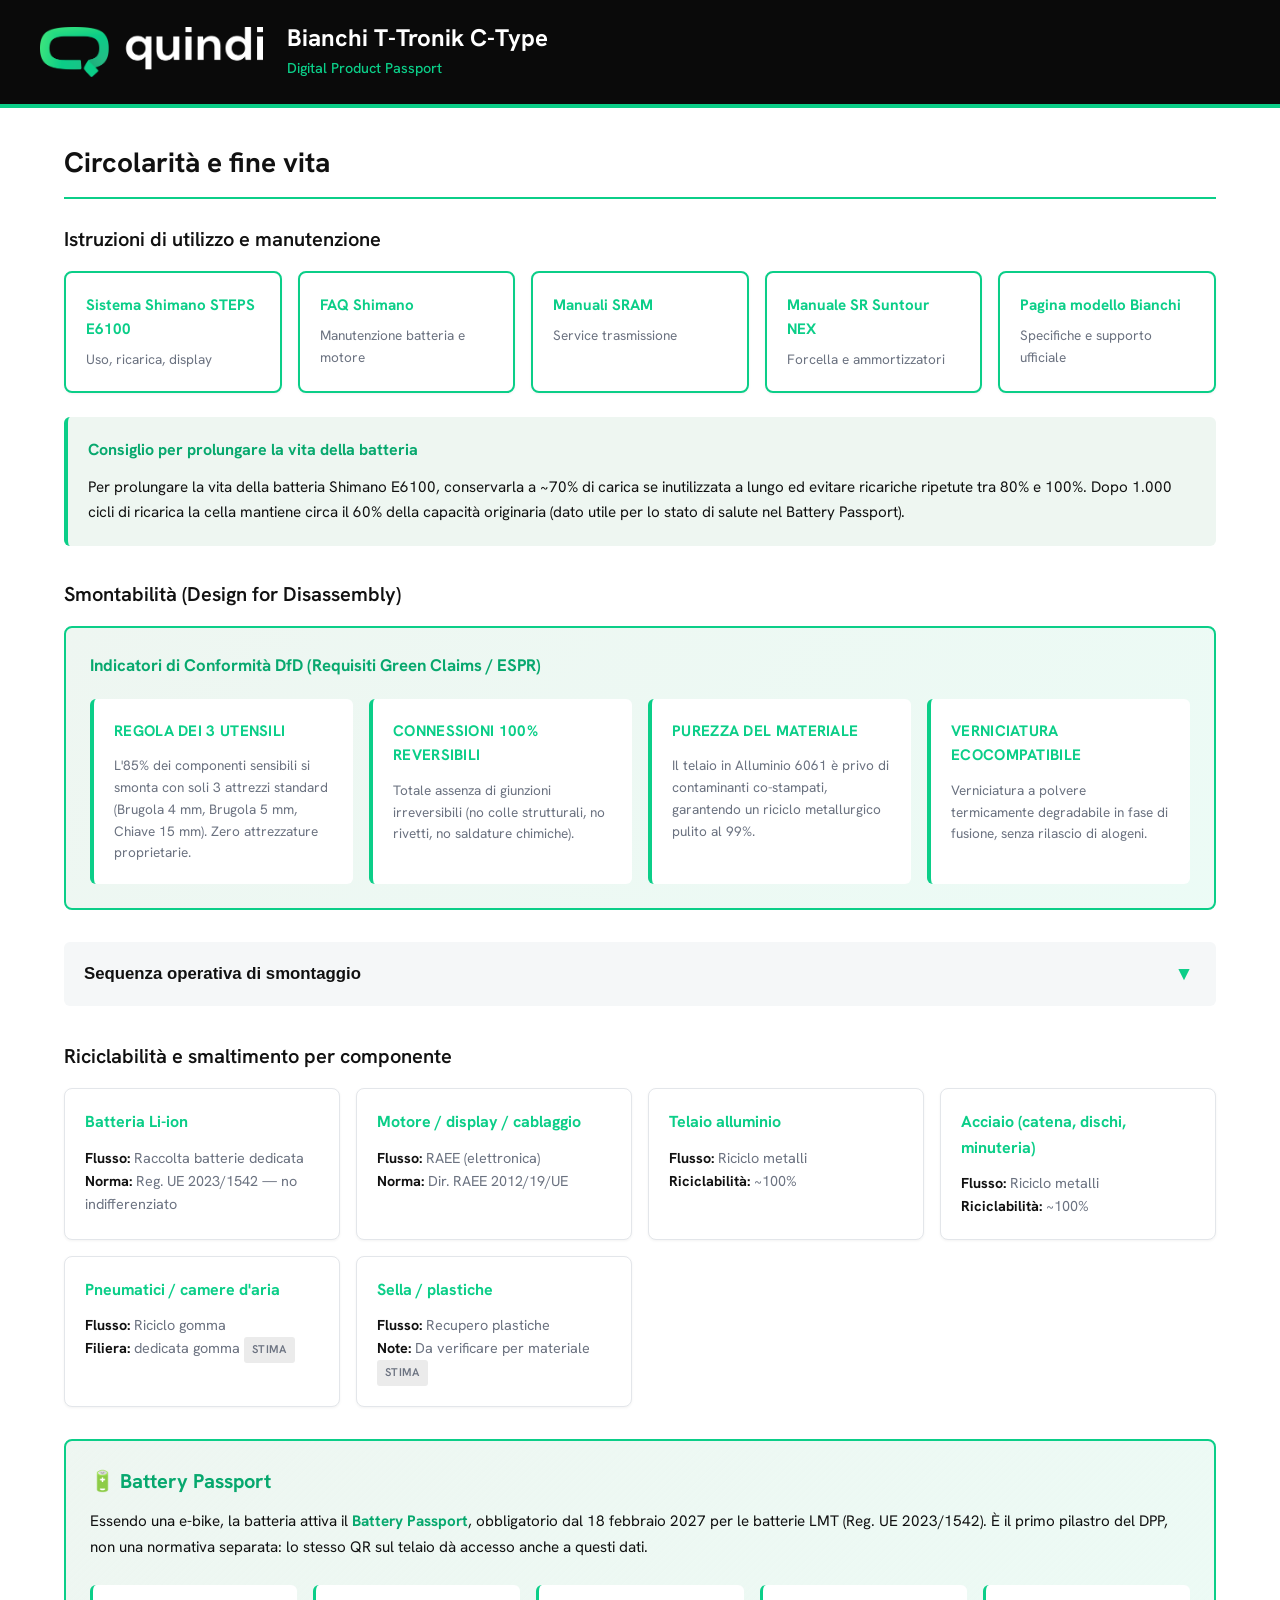
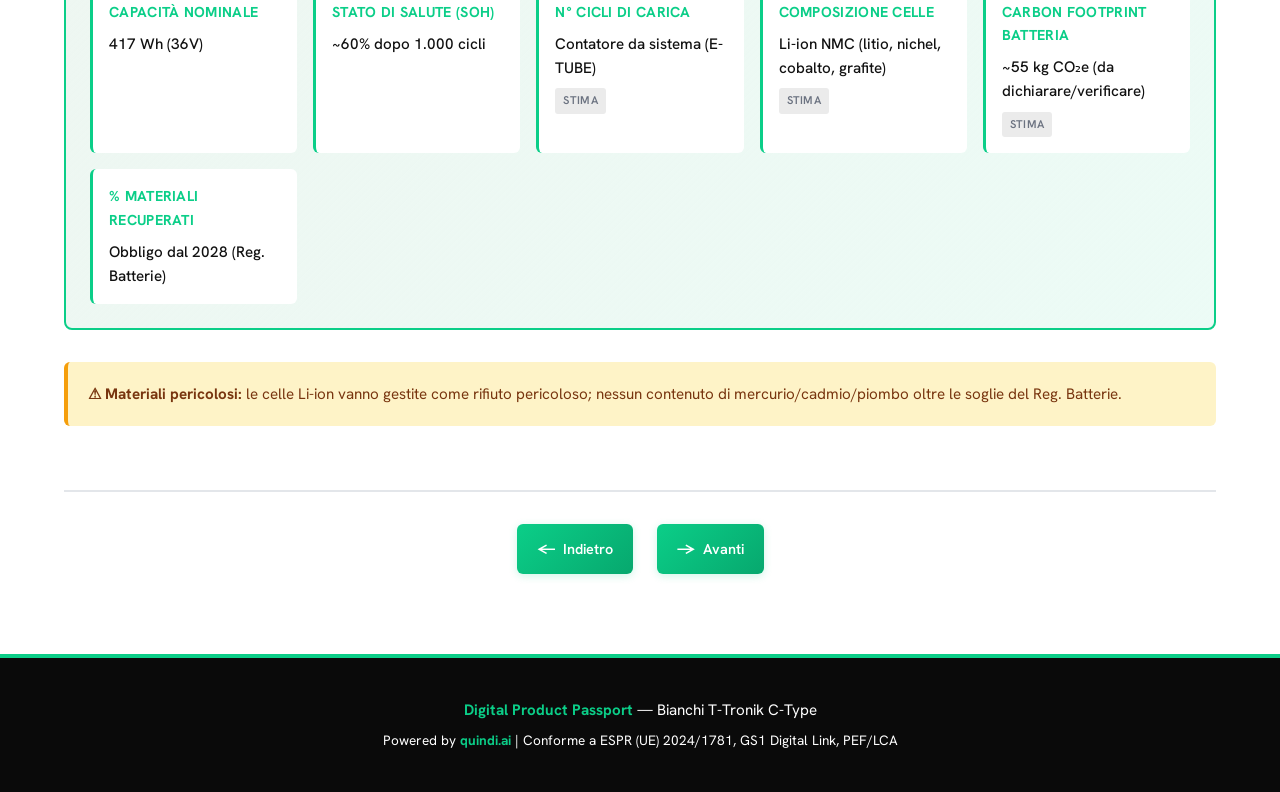
==== circolarita.html @ 5976e93c "Multi-page refactor: Convert single-page DPP to modular structure with 5 content pages and collapsib" ====
<!DOCTYPE html>
<html lang="it">
<head>
  <meta charset="UTF-8">
  <meta name="viewport" content="width=device-width, initial-scale=1.0">
  <title>Circolarità e fine vita — Digital Product Passport</title>
  <link rel="stylesheet" href="style.css">
  <link rel="icon" href="assets/quindi-mark.png" type="image/png">
</head>
<body>

<!-- HEADER -->
<header class="header">
  <div class="header-container">
    <img src="assets/quindi-logo-white.png" alt="quindi" class="logo">
    <div class="header-text">
      <h1>Bianchi T-Tronik C-Type</h1>
      <p class="tagline">Digital Product Passport</p>
    </div>
    <button class="menu-hamburger" id="menu-toggle" aria-label="Toggle menu">
      <span></span>
      <span></span>
      <span></span>
    </button>
  </div>

  <nav class="menu-items" id="menu-items">
    <a href="home.html">Home</a>
    <a href="identificazione.html">Identificazione e anagrafica</a>
    <a href="sostenibilita.html">Sostenibilità e impatto ambientale</a>
    <a href="circolarita.html">Circolarità e fine vita</a>
    <a href="governance.html">Governance e standard</a>
  </nav>
</header>

<main class="container">
  <!-- SEZIONE 3: CIRCOLARITÀ E FINE VITA -->
  <section id="circolarita" class="section">
    <h2>Circolarità e fine vita</h2>

    <div class="subsection">
      <h3>Istruzioni di utilizzo e manutenzione</h3>
      <div class="links-grid">
        <a href="https://www.shimano-steps.com/e-bikes/europe/en/product-information/city-trekking/e6100" target="_blank" class="link-button">
          <span class="link-title">Sistema Shimano STEPS E6100</span>
          <span class="link-desc">Uso, ricarica, display</span>
        </a>
        <a href="https://bike.shimano.com/support-and-service/faq/STP0A.html" target="_blank" class="link-button">
          <span class="link-title">FAQ Shimano</span>
          <span class="link-desc">Manutenzione batteria e motore</span>
        </a>
        <a href="https://www.sram.com/en/service/manuals--documents" target="_blank" class="link-button">
          <span class="link-title">Manuali SRAM</span>
          <span class="link-desc">Service trasmissione</span>
        </a>
        <a href="https://www.srsuntour.com/support/product-support/owners-manuals/" target="_blank" class="link-button">
          <span class="link-title">Manuale SR Suntour NEX</span>
          <span class="link-desc">Forcella e ammortizzatori</span>
        </a>
        <a href="https://www.bianchi.com/it/t-tronik-c-type/" target="_blank" class="link-button">
          <span class="link-title">Pagina modello Bianchi</span>
          <span class="link-desc">Specifiche e supporto ufficiale</span>
        </a>
      </div>

      <div class="usage-tip">
        <h4>Consiglio per prolungare la vita della batteria</h4>
        <p>Per prolungare la vita della batteria Shimano E6100, conservarla a ~70% di carica se inutilizzata a lungo ed evitare ricariche ripetute tra 80% e 100%. Dopo 1.000 cicli di ricarica la cella mantiene circa il 60% della capacità originaria (dato utile per lo stato di salute nel Battery Passport).</p>
      </div>
    </div>

    <div class="subsection">
      <h3>Smontabilità (Design for Disassembly)</h3>

      <!-- Indicatori di Conformità DfD -->
      <div class="dfd-compliance">
        <h4>Indicatori di Conformità DfD (Requisiti Green Claims / ESPR)</h4>

        <div class="compliance-items">
          <div class="compliance-item">
            <h5>Regola dei 3 Utensili</h5>
            <p>L'85% dei componenti sensibili si smonta con soli 3 attrezzi standard (Brugola 4 mm, Brugola 5 mm, Chiave 15 mm). Zero attrezzature proprietarie.</p>
          </div>

          <div class="compliance-item">
            <h5>Connessioni 100% Reversibili</h5>
            <p>Totale assenza di giunzioni irreversibili (no colle strutturali, no rivetti, no saldature chimiche).</p>
          </div>

          <div class="compliance-item">
            <h5>Purezza del Materiale</h5>
            <p>Il telaio in Alluminio 6061 è privo di contaminanti co-stampati, garantendo un riciclo metallurgico pulito al 99%.</p>
          </div>

          <div class="compliance-item">
            <h5>Verniciatura Ecocompatibile</h5>
            <p>Verniciatura a polvere termicamente degradabile in fase di fusione, senza rilascio di alogeni.</p>
          </div>
        </div>
      </div>

      <!-- Sequenza operativa di smontaggio -->
      <div class="collapsible-section" style="margin-top: 2rem;">
        <button class="collapsible-header" onclick="toggleCollapsible(this)">
          <span class="collapsible-title">
            <span style="font-size: 1.05rem; font-weight: 700; color: #111111;">Sequenza operativa di smontaggio</span>
          </span>
          <span class="collapsible-arrow">▼</span>
        </button>
        <div class="collapsible-content">
          <div class="disassembly-sequence">
        <!-- Step 1: Batteria -->
        <div class="disassembly-step">
          <div class="step-number">1</div>
          <div class="step-content">
            <h5>Batteria Phylion (Tubo obliquo)</h5>
            <div class="step-detail">
              <p><strong>Fissaggio:</strong> Meccanismo a sgancio rapido con chiave</p>
              <p><strong>Utensili:</strong> Nessuno (Tool-less)</p>
              <p><strong>Tempo:</strong> &lt; 10 secondi</p>
              <p><strong>Destinazione EoL:</strong> Riciclo Pile e Accumulatori (Dir. UE 2023/1542)</p>
            </div>
          </div>
        </div>

        <!-- Step 2: Motore -->
        <div class="disassembly-step">
          <div class="step-number">2</div>
          <div class="step-content">
            <h5>Motore Centrale (Shimano)</h5>
            <div class="step-detail">
              <p><strong>Fissaggio:</strong> 3 perni passanti standard su culla movimento centrale</p>
              <p><strong>Utensili:</strong> Chiave esagonale (Brugola) 5 mm</p>
              <p><strong>Tempo:</strong> ~ 4 minuti</p>
              <p><strong>Destinazione EoL:</strong> Flusso RAEE R4 (Elettronica/Motori)</p>
            </div>
          </div>
        </div>

        <!-- Step 3: Display & Cablaggio -->
        <div class="disassembly-step">
          <div class="step-number">3</div>
          <div class="step-content">
            <h5>Display &amp; Cablaggio (E-TUBE)</h5>
            <div class="step-detail">
              <p><strong>Fissaggio:</strong> Connettori plug-and-play impermeabili a trazione guidata</p>
              <p><strong>Utensili:</strong> Estrattore Shimano dedicato o pinza a becco</p>
              <p><strong>Tempo:</strong> ~ 3 minuti</p>
              <p><strong>Destinazione EoL:</strong> Flusso RAEE R4 (Piccoli elettrodomestici/cavi)</p>
            </div>
          </div>
        </div>

        <!-- Step 4: Componenti Meccanici -->
        <div class="disassembly-step">
          <div class="step-number">4</div>
          <div class="step-content">
            <h5>Componenti Meccanici (Ruote, Freni, Forcella, Cambio)</h5>
            <div class="step-detail">
              <p><strong>Fissaggio:</strong> Bulloneria, dadi mozzo e attacchi IS/PostMount standard</p>
              <p><strong>Utensili:</strong> Brugole (4/5/6 mm), Chiave inglese (15 mm)</p>
              <p><strong>Tempo:</strong> ~ 10 minuti</p>
              <p><strong>Destinazione EoL:</strong> Frazione Metallica Mista (Acciaio/Alluminio)</p>
            </div>
          </div>
        </div>

        <!-- Step 5: Telaio -->
        <div class="disassembly-step">
          <div class="step-number">5</div>
          <div class="step-content">
            <h5>Telaio Nudo</h5>
            <div class="step-detail">
              <p><strong>Stato:</strong> Alluminio PG 6061 monomaterico (senza inserti plastici o compositi)</p>
              <p><strong>Utensili:</strong> Nessuno (Fase finale)</p>
              <p><strong>Destinazione EoL:</strong> Riciclo Alluminio Dedicato (Fonderia secondaria ad alta purezza)</p>
            </div>
          </div>
        </div>
      </div>

      <p style="margin-top: 1.5rem; font-size: 0.9rem; color: #6B7280; line-height: 1.6; border-top: 1px solid var(--color-border); padding-top: 1rem;">
        <strong>Tempo totale di smontaggio completo:</strong> ~27 minuti (senza esperienza). Il design modulare e tool-less consente una rapida separazione dei flussi di riciclo, massimizzando il recupero di valore e minimizzando i costi di trattamento secondo la Dir. UE 2012/19/UE (RAEE).
      </p>
        </div>
        </div>
      </div>
    </div>

    <div class="subsection">
      <h3>Riciclabilità e smaltimento per componente</h3>
      <div class="recycling-list">
        <div class="recycling-item">
          <h4>Batteria Li-ion</h4>
          <p><strong>Flusso:</strong> Raccolta batterie dedicata<br><strong>Norma:</strong> Reg. UE 2023/1542 — no indifferenziato</p>
        </div>
        <div class="recycling-item">
          <h4>Motore / display / cablaggio</h4>
          <p><strong>Flusso:</strong> RAEE (elettronica)<br><strong>Norma:</strong> Dir. RAEE 2012/19/UE</p>
        </div>
        <div class="recycling-item">
          <h4>Telaio alluminio</h4>
          <p><strong>Flusso:</strong> Riciclo metalli<br><strong>Riciclabilità:</strong> ~100%</p>
        </div>
        <div class="recycling-item">
          <h4>Acciaio (catena, dischi, minuteria)</h4>
          <p><strong>Flusso:</strong> Riciclo metalli<br><strong>Riciclabilità:</strong> ~100%</p>
        </div>
        <div class="recycling-item">
          <h4>Pneumatici / camere d'aria</h4>
          <p><strong>Flusso:</strong> Riciclo gomma<br><strong>Filiera:</strong> dedicata gomma <span class="badge badge-stima">Stima</span></p>
        </div>
        <div class="recycling-item">
          <h4>Sella / plastiche</h4>
          <p><strong>Flusso:</strong> Recupero plastiche<br><strong>Note:</strong> Da verificare per materiale <span class="badge badge-stima">Stima</span></p>
        </div>
      </div>
    </div>

    <div class="subsection">
      <div class="battery-passport">
        <h3>🔋 Battery Passport</h3>
        <p class="battery-intro">Essendo una e-bike, la batteria attiva il <strong>Battery Passport</strong>, obbligatorio dal 18 febbraio 2027 per le batterie LMT (Reg. UE 2023/1542). È il primo pilastro del DPP, non una normativa separata: lo stesso QR sul telaio dà accesso anche a questi dati.</p>

        <div class="battery-specs">
          <div class="battery-spec">
            <h4>Capacità nominale</h4>
            <p>417 Wh (36V)</p>
          </div>
          <div class="battery-spec">
            <h4>Stato di salute (SoH)</h4>
            <p>~60% dopo 1.000 cicli</p>
          </div>
          <div class="battery-spec">
            <h4>N° cicli di carica</h4>
            <p>Contatore da sistema (E-TUBE) <span class="badge badge-stima">Stima</span></p>
          </div>
          <div class="battery-spec">
            <h4>Composizione celle</h4>
            <p>Li-ion NMC (litio, nichel, cobalto, grafite) <span class="badge badge-stima">Stima</span></p>
          </div>
          <div class="battery-spec">
            <h4>Carbon footprint batteria</h4>
            <p>~55 kg CO₂e (da dichiarare/verificare) <span class="badge badge-stima">Stima</span></p>
          </div>
          <div class="battery-spec">
            <h4>% materiali recuperati</h4>
            <p>Obbligo dal 2028 (Reg. Batterie)</p>
          </div>
        </div>
      </div>
    </div>

    <div class="warning-box">
      <p><strong>⚠ Materiali pericolosi:</strong> le celle Li-ion vanno gestite come rifiuto pericoloso; nessun contenuto di mercurio/cadmio/piombo oltre le soglie del Reg. Batterie.</p>
    </div>
  </section>

  <!-- Next Page Navigation -->
  <div class="page-navigation">
    <a href="sostenibilita.html" class="prev-page-button">
      <span class="prev-arrow">←</span>
      <span class="prev-text">Indietro</span>
    </a>
    <a href="governance.html" class="next-page-button">
      <span class="next-arrow">→</span>
      <span class="next-text">Avanti</span>
    </a>
  </div>
</main>

<!-- FOOTER -->
<footer class="footer">
  <div class="footer-content">
    <p><strong>Digital Product Passport</strong> — Bianchi T-Tronik C-Type</p>
    <p style="font-size: 0.85rem; margin-top: 0.5rem;">Powered by <strong>quindi.ai</strong> | Conforme a ESPR (UE) 2024/1781, GS1 Digital Link, PEF/LCA</p>
  </div>
</footer>

<script>
  const menuToggle = document.getElementById('menu-toggle');
  const menuItems = document.getElementById('menu-items');
  const menuLinks = document.querySelectorAll('.menu-items a');

  menuToggle.addEventListener('click', () => {
    menuToggle.classList.toggle('active');
    menuItems.classList.toggle('menu-open');
  });

  menuLinks.forEach(link => {
    link.addEventListener('click', () => {
      menuToggle.classList.remove('active');
      menuItems.classList.remove('menu-open');
    });
  });

  document.addEventListener('click', (e) => {
    if (!e.target.closest('.header') && menuItems.classList.contains('menu-open')) {
      menuToggle.classList.remove('active');
      menuItems.classList.remove('menu-open');
    }
  });

  function toggleCollapsible(button) {
    button.classList.toggle('active');
    const content = button.nextElementSibling;
    content.classList.toggle('active');
  }
</script>

</body>
</html>
---- style.css ----
/* FONT IMPORT */
@import url('https://fonts.googleapis.com/css2?family=Hanken+Grotesk:wght@400;500;600;700&display=swap');

/* ROOT VARIABLES */
:root {
  --font: 'Hanken Grotesk', -apple-system, 'Segoe UI', Roboto, Arial, sans-serif;
  --color-primary: #0BCE88;
  --color-primary-dark: #07A86E;
  --color-primary-tint: #EEF6F1;
  --color-text-main: #111111;
  --color-text-secondary: #6B7280;
  --color-text-light: #9AA0A8;
  --color-bg-dark: #0A0A0A;
  --color-border: #E3E6EA;
  --color-bg-alt: #F5F7F8;
  --color-bg-white: #FFFFFF;
}

/* RESET & BASE */
* {
  margin: 0;
  padding: 0;
  box-sizing: border-box;
}

html {
  scroll-behavior: smooth;
}

body {
  font-family: var(--font);
  font-size: 16px;
  line-height: 1.6;
  color: var(--color-text-main);
  background-color: var(--color-bg-white);
}

/* HEADER */
.header {
  background-color: var(--color-bg-dark);
  color: white;
  padding: 1.5rem;
  border-bottom: 4px solid var(--color-primary);
  position: relative;
}

/* Header Sticky on Mobile */
@media (max-width: 768px) {
  .header {
    position: sticky;
    top: 0;
    z-index: 100;
  }
}

.header-container {
  max-width: 1200px;
  margin: 0 auto;
  display: flex;
  align-items: center;
  gap: 1.5rem;
}

.logo {
  height: 50px;
  width: auto;
  flex-shrink: 0;
}

.header-text h1 {
  font-size: 1.5rem;
  font-weight: 700;
  margin-bottom: 0.25rem;
  line-height: 1.2;
}

.header-text .tagline {
  font-size: 0.9rem;
  font-weight: 500;
  color: var(--color-primary);
}

/* HAMBURGER MENU */
.menu-hamburger {
  display: none;
  flex-direction: column;
  gap: 6px;
  background: none;
  border: none;
  cursor: pointer;
  margin-left: auto;
  padding: 0.5rem;
}

.menu-hamburger span {
  width: 28px;
  height: 3px;
  background-color: white;
  border-radius: 2px;
  transition: all 0.3s ease;
}

.menu-hamburger.active span:nth-child(1) {
  transform: rotate(45deg) translate(10px, 10px);
}

.menu-hamburger.active span:nth-child(2) {
  opacity: 0;
}

.menu-hamburger.active span:nth-child(3) {
  transform: rotate(-45deg) translate(7px, -7px);
}

/* MOBILE MENU */
.menu-items {
  display: none;
  position: fixed;
  top: 0;
  left: 0;
  width: 100%;
  height: 100vh;
  background-color: rgba(0, 0, 0, 0.95);
  backdrop-filter: blur(5px);
  flex-direction: column;
  gap: 0;
  padding-top: 80px;
  z-index: 999;
  animation: slideIn 0.3s ease;
}

.menu-items.menu-open {
  display: flex;
}

@keyframes slideIn {
  from {
    opacity: 0;
    transform: translateY(-20px);
  }
  to {
    opacity: 1;
    transform: translateY(0);
  }
}

.menu-items a {
  padding: 1.5rem 1.5rem;
  color: white;
  text-decoration: none;
  font-size: 1.1rem;
  font-weight: 500;
  border-bottom: 1px solid rgba(255, 255, 255, 0.1);
  transition: background-color 0.2s ease;
}

.menu-items a:hover {
  background-color: var(--color-primary);
  color: var(--color-text-main);
}

.menu-items a:active {
  background-color: var(--color-primary-dark);
}

/* MAIN CONTAINER */
.container {
  max-width: 1200px;
  margin: 0 auto;
  padding: 2rem 1.5rem;
}

/* SECTIONS */
.section {
  margin-bottom: 3rem;
}

.section > h2 {
  font-size: 1.75rem;
  font-weight: 700;
  margin-bottom: 1.5rem;
  color: var(--color-text-main);
  border-bottom: 2px solid var(--color-primary);
  padding-bottom: 0.75rem;
}

.subsection {
  margin-bottom: 2rem;
}

.subsection > h3 {
  font-size: 1.25rem;
  font-weight: 600;
  margin-bottom: 1rem;
  color: var(--color-text-main);
}

/* CARDS & GRIDS */
.card-grid {
  display: grid;
  grid-template-columns: repeat(auto-fit, minmax(250px, 1fr));
  gap: 1rem;
  margin-bottom: 1.5rem;
}

.info-card {
  background-color: var(--color-bg-white);
  border: 1px solid var(--color-border);
  border-radius: 8px;
  padding: 1.25rem;
  box-shadow: 0 1px 3px rgba(0, 0, 0, 0.05);
}

.info-card h4 {
  font-size: 0.95rem;
  font-weight: 600;
  color: var(--color-text-secondary);
  margin-bottom: 0.5rem;
  text-transform: uppercase;
  letter-spacing: 0.5px;
}

.info-card .value {
  font-size: 1.1rem;
  font-weight: 600;
  color: var(--color-text-main);
  display: flex;
  align-items: center;
  gap: 0.5rem;
  flex-wrap: wrap;
}

/* SPECS GRID */
.specs-grid {
  display: grid;
  gap: 1rem;
}

.spec-item {
  display: grid;
  grid-template-columns: 140px 1fr;
  gap: 1rem;
  padding: 1rem;
  background-color: var(--color-bg-alt);
  border-radius: 6px;
  border-left: 4px solid var(--color-primary);
}

.spec-label {
  font-weight: 600;
  color: var(--color-text-main);
  font-size: 0.95rem;
}

.spec-value {
  color: var(--color-text-main);
  display: flex;
  align-items: center;
  gap: 0.5rem;
  flex-wrap: wrap;
}

/* BADGE */
.badge {
  display: inline-block;
  font-size: 0.7rem;
  font-weight: 600;
  padding: 0.25rem 0.5rem;
  border-radius: 3px;
  text-transform: uppercase;
  letter-spacing: 0.3px;
}

.badge-stima {
  background-color: #EBEBEB;
  color: var(--color-text-secondary);
}

.badge-reale {
  background-color: var(--color-primary-tint);
  color: var(--color-primary-dark);
}

/* BOM LIST */
.bom-list {
  display: grid;
  gap: 1rem;
  margin-bottom: 1.5rem;
}

.bom-item {
  background-color: var(--color-bg-white);
  border: 1px solid var(--color-border);
  border-radius: 8px;
  padding: 1.25rem;
  box-shadow: 0 1px 3px rgba(0, 0, 0, 0.05);
}

.bom-header {
  display: flex;
  justify-content: space-between;
  align-items: baseline;
  margin-bottom: 0.75rem;
  flex-wrap: wrap;
  gap: 0.5rem;
}

.bom-header h4 {
  font-size: 1.05rem;
  font-weight: 700;
  color: var(--color-primary);
}

.bom-supplier {
  font-size: 0.9rem;
  color: var(--color-text-secondary);
  font-weight: 500;
}

.bom-model,
.bom-material {
  font-size: 0.95rem;
  color: var(--color-text-main);
  margin: 0.4rem 0;
}

.bom-model strong,
.bom-material strong {
  color: var(--color-text-main);
}

/* NOTES */
.note-methodology {
  background-color: var(--color-primary-tint);
  border-left: 4px solid var(--color-primary);
  padding: 1.25rem;
  border-radius: 6px;
  margin-bottom: 2rem;
  font-size: 0.95rem;
  color: var(--color-text-main);
  line-height: 1.7;
}

/* CARBON CHART - PROFESSIONAL GRAPH */
.carbon-chart-container {
  background-color: var(--color-bg-white);
  border: 1px solid var(--color-border);
  border-radius: 8px;
  padding: 2rem 1.5rem 1.5rem;
  margin-bottom: 1.5rem;
  box-shadow: 0 1px 3px rgba(0, 0, 0, 0.05);
}

.carbon-graph {
  margin-bottom: 2rem;
}

/* Scala (asse X) */
.carbon-scale {
  display: grid;
  grid-template-columns: repeat(4, 1fr);
  gap: 0;
  margin-bottom: 1.5rem;
  padding: 0 60px 0 120px;
  position: relative;
}

.carbon-scale-label {
  text-align: center;
  font-size: 0.8rem;
  font-weight: 500;
  color: var(--color-text-light);
  border-top: 1px solid var(--color-border);
  padding-top: 0.5rem;
}

/* Ogni riga del grafico */
.carbon-row {
  display: grid;
  grid-template-columns: 110px 1fr 70px;
  gap: 1rem;
  align-items: center;
  margin-bottom: 1.75rem;
  padding: 0;
}

.carbon-row:last-child {
  margin-bottom: 0;
}

.carbon-label-left {
  display: flex;
  flex-direction: column;
  gap: 0.3rem;
}

.carbon-label-left strong {
  font-size: 0.9rem;
  color: var(--color-text-main);
  font-weight: 600;
}

.carbon-label-left .badge {
  align-self: flex-start;
}

.carbon-bar-wrapper {
  background-color: #F0F0F0;
  border-radius: 4px;
  height: 32px;
  position: relative;
  overflow: hidden;
  border: 1px solid var(--color-border);
}

.carbon-bar {
  height: 100%;
  border-radius: 3px;
  display: flex;
  align-items: center;
  justify-content: flex-end;
  padding-right: 0.75rem;
  transition: width 0.6s ease-out;
  position: relative;
}

.carbon-bar[data-color="primary"] {
  background: linear-gradient(90deg, var(--color-primary) 0%, var(--color-primary-dark) 100%);
}

.carbon-bar[data-color="dark"] {
  background: linear-gradient(90deg, #07A86E 0%, #058551 100%);
}

.carbon-value-label {
  color: white;
  font-weight: 700;
  font-size: 0.85rem;
  text-shadow: 0 1px 2px rgba(0, 0, 0, 0.15);
}

.carbon-label-right {
  text-align: right;
  font-size: 0.85rem;
  color: var(--color-text-secondary);
  font-weight: 500;
}

/* Etichetta asse X */
.carbon-axis-label {
  display: grid;
  grid-template-columns: 110px 1fr 70px;
  gap: 1rem;
  align-items: center;
  font-size: 0.8rem;
  color: var(--color-text-light);
  padding-top: 0.5rem;
  border-top: 1px solid var(--color-border);
  margin-bottom: 1.5rem;
}

.carbon-axis-label span:last-child {
  text-align: right;
}

/* Box totale */
.carbon-total-box {
  background: linear-gradient(135deg, var(--color-primary-tint) 0%, rgba(11, 206, 136, 0.08) 100%);
  border: 2px solid var(--color-primary);
  border-radius: 8px;
  padding: 1.5rem;
  display: grid;
  gap: 1rem;
}

.carbon-total-header {
  display: flex;
  align-items: center;
  gap: 0.75rem;
  justify-content: space-between;
  flex-wrap: wrap;
}

.carbon-total-header h4 {
  font-size: 1rem;
  font-weight: 700;
  color: var(--color-primary-dark);
  margin: 0;
}

.carbon-total-header .badge {
  margin: 0;
}

.carbon-total-value {
  display: flex;
  align-items: baseline;
  gap: 0.5rem;
}

.total-number {
  font-size: 2rem;
  font-weight: 700;
  color: var(--color-primary);
}

.total-unit {
  font-size: 1rem;
  font-weight: 600;
  color: var(--color-text-secondary);
}

.carbon-total-note {
  font-size: 0.85rem;
  color: var(--color-text-secondary);
  line-height: 1.5;
  margin: 0;
}

.carbon-total-note strong {
  color: var(--color-text-main);
}

/* DFD COMPLIANCE */
.dfd-compliance {
  background: linear-gradient(135deg, var(--color-primary-tint) 0%, rgba(11, 206, 136, 0.08) 100%);
  border: 2px solid var(--color-primary);
  border-radius: 8px;
  padding: 1.5rem;
  margin-bottom: 2rem;
}

.dfd-compliance h4 {
  font-size: 1.05rem;
  font-weight: 700;
  color: var(--color-primary-dark);
  margin-top: 0;
  margin-bottom: 1.25rem;
}

.compliance-items {
  display: grid;
  grid-template-columns: repeat(auto-fit, minmax(220px, 1fr));
  gap: 1rem;
}

.compliance-item {
  background-color: var(--color-bg-white);
  padding: 1.25rem;
  border-radius: 6px;
  border-left: 4px solid var(--color-primary);
}

.compliance-item h5 {
  font-size: 0.95rem;
  font-weight: 700;
  color: var(--color-primary);
  margin: 0 0 0.75rem 0;
  text-transform: uppercase;
  letter-spacing: 0.3px;
}

.compliance-item p {
  font-size: 0.85rem;
  color: var(--color-text-secondary);
  line-height: 1.6;
  margin: 0;
}

/* DISASSEMBLY SEQUENCE */
.disassembly-sequence {
  display: grid;
  gap: 1.25rem;
  margin-bottom: 1.5rem;
}

.disassembly-step {
  display: grid;
  grid-template-columns: 60px 1fr;
  gap: 1.25rem;
  background-color: var(--color-bg-white);
  border: 1px solid var(--color-border);
  border-radius: 8px;
  padding: 1.5rem;
  box-shadow: 0 1px 3px rgba(0, 0, 0, 0.05);
}

.step-number {
  display: flex;
  align-items: center;
  justify-content: center;
  width: 60px;
  height: 60px;
  background: linear-gradient(135deg, var(--color-primary) 0%, var(--color-primary-dark) 100%);
  color: white;
  border-radius: 50%;
  font-weight: 700;
  font-size: 1.5rem;
  flex-shrink: 0;
}

.step-content h5 {
  font-size: 1rem;
  font-weight: 700;
  color: var(--color-text-main);
  margin: 0 0 1rem 0;
  padding-bottom: 0.75rem;
  border-bottom: 2px solid var(--color-primary);
}

.step-detail {
  display: grid;
  gap: 0.5rem;
}

.step-detail p {
  font-size: 0.9rem;
  color: var(--color-text-secondary);
  margin: 0;
  line-height: 1.5;
}

.step-detail strong {
  color: var(--color-text-main);
  font-weight: 600;
}

/* MATERIAL LIST */
.material-list {
  list-style: none;
  display: grid;
  gap: 1rem;
}

.material-list li {
  background-color: var(--color-bg-alt);
  padding: 1rem;
  border-radius: 6px;
  border-left: 4px solid var(--color-primary);
  line-height: 1.7;
  color: var(--color-text-main);
}

.material-list strong {
  color: var(--color-text-main);
}

/* LINKS GRID */
.links-grid {
  display: grid;
  grid-template-columns: repeat(auto-fit, minmax(200px, 1fr));
  gap: 1rem;
  margin-bottom: 1.5rem;
}

.link-button {
  display: flex;
  flex-direction: column;
  justify-content: flex-start;
  background-color: var(--color-bg-white);
  border: 2px solid var(--color-primary);
  border-radius: 8px;
  padding: 1.25rem;
  text-decoration: none;
  transition: all 0.3s ease;
  box-shadow: 0 1px 3px rgba(0, 0, 0, 0.05);
}

.link-button:hover {
  background-color: var(--color-primary-tint);
  border-color: var(--color-primary-dark);
  box-shadow: 0 4px 12px rgba(11, 206, 136, 0.15);
}

.link-button:active {
  transform: translateY(1px);
}

.link-title {
  font-weight: 700;
  color: var(--color-primary);
  font-size: 0.95rem;
  margin-bottom: 0.5rem;
}

.link-desc {
  font-size: 0.85rem;
  color: var(--color-text-secondary);
}

/* USAGE TIP */
.usage-tip {
  background-color: var(--color-primary-tint);
  border-left: 4px solid var(--color-primary);
  padding: 1.25rem;
  border-radius: 6px;
  margin-top: 1.5rem;
}

.usage-tip h4 {
  font-size: 1rem;
  font-weight: 700;
  color: var(--color-primary-dark);
  margin-bottom: 0.75rem;
}

.usage-tip p {
  color: var(--color-text-main);
  line-height: 1.7;
  font-size: 0.95rem;
}

/* DISASSEMBLY STEPS */
.disassembly-steps {
  background-color: var(--color-bg-alt);
  padding: 1.5rem;
  border-radius: 6px;
  border-left: 4px solid var(--color-primary);
  margin-bottom: 1.5rem;
  list-style: decimal inside;
}

.disassembly-steps li {
  color: var(--color-text-main);
  margin-bottom: 0.75rem;
  line-height: 1.6;
}

.disassembly-steps li strong {
  color: var(--color-primary-dark);
}

.disassembly-steps li:last-child {
  margin-bottom: 0;
}

/* RECYCLING LIST */
.recycling-list {
  display: grid;
  grid-template-columns: repeat(auto-fit, minmax(250px, 1fr));
  gap: 1rem;
  margin-bottom: 1.5rem;
}

.recycling-item {
  background-color: var(--color-bg-white);
  border: 1px solid var(--color-border);
  border-radius: 8px;
  padding: 1.25rem;
  box-shadow: 0 1px 3px rgba(0, 0, 0, 0.05);
}

.recycling-item h4 {
  font-size: 1rem;
  font-weight: 700;
  color: var(--color-primary);
  margin-bottom: 0.75rem;
}

.recycling-item p {
  font-size: 0.9rem;
  color: var(--color-text-secondary);
  line-height: 1.6;
  margin: 0;
}

.recycling-item p strong {
  color: var(--color-text-main);
}

/* WARNING BOX */
.warning-box {
  background-color: #FEF3C7;
  border-left: 4px solid #F59E0B;
  padding: 1.25rem;
  border-radius: 6px;
  margin-top: 1.5rem;
}

.warning-box p {
  color: #78350F;
  font-size: 0.95rem;
  line-height: 1.6;
  margin: 0;
}

/* BATTERY PASSPORT */
.battery-passport {
  background: linear-gradient(135deg, var(--color-primary-tint) 0%, rgba(11, 206, 136, 0.08) 100%);
  border: 2px solid var(--color-primary);
  border-radius: 8px;
  padding: 1.5rem;
  margin-top: 1.5rem;
}

.battery-passport h3 {
  font-size: 1.25rem;
  font-weight: 700;
  color: var(--color-primary-dark);
  margin-bottom: 0.75rem;
}

.battery-intro {
  color: var(--color-text-main);
  font-size: 0.95rem;
  line-height: 1.7;
  margin-bottom: 1.5rem;
}

.battery-intro strong {
  color: var(--color-primary-dark);
}

.battery-specs {
  display: grid;
  grid-template-columns: repeat(auto-fit, minmax(180px, 1fr));
  gap: 1rem;
}

.battery-spec {
  background-color: var(--color-bg-white);
  padding: 1rem;
  border-radius: 6px;
  border-left: 3px solid var(--color-primary);
}

.battery-spec h4 {
  font-size: 0.9rem;
  font-weight: 700;
  color: var(--color-primary);
  margin-bottom: 0.5rem;
  text-transform: uppercase;
  letter-spacing: 0.3px;
}

.battery-spec p {
  font-size: 0.95rem;
  color: var(--color-text-main);
  font-weight: 500;
  display: flex;
  align-items: center;
  gap: 0.5rem;
  flex-wrap: wrap;
}

/* GOVERNANCE SECTION */
.governance-items {
  display: grid;
  grid-template-columns: repeat(auto-fit, minmax(250px, 1fr));
  gap: 1.5rem;
  margin-bottom: 2rem;
}

.governance-item {
  background-color: var(--color-bg-alt);
  border-radius: 8px;
  padding: 1.25rem;
  border-left: 4px solid var(--color-primary);
}

.governance-item h4 {
  font-size: 1rem;
  font-weight: 700;
  color: var(--color-primary);
  margin-bottom: 0.75rem;
}

.governance-item p {
  font-size: 0.9rem;
  color: var(--color-text-secondary);
  line-height: 1.6;
  margin: 0;
}

.governance-item a {
  color: var(--color-primary);
  text-decoration: none;
  font-weight: 600;
  transition: color 0.2s;
}

.governance-item a:hover {
  color: var(--color-primary-dark);
  text-decoration: underline;
}

/* VALUE PROPOSITION */
.value-proposition {
  background-color: var(--color-primary-tint);
  border: 2px solid var(--color-primary);
  border-radius: 8px;
  padding: 1.5rem;
  margin-top: 1rem;
}

.value-proposition h3 {
  color: var(--color-primary-dark);
  font-size: 1.1rem;
  font-weight: 700;
  margin-bottom: 0.75rem;
}

.value-proposition p {
  color: var(--color-text-main);
  line-height: 1.8;
  font-size: 0.95rem;
}

/* HOME PAGE */
.home-section {
  margin-bottom: 2rem;
}

.home-content {
  display: grid;
  gap: 2rem;
  align-items: center;
}

.home-image {
  text-align: center;
}

.home-image img {
  max-width: 100%;
  height: auto;
  border-radius: 8px;
  box-shadow: 0 4px 12px rgba(0, 0, 0, 0.1);
}

.home-intro {
  background-color: var(--color-primary-tint);
  border: 2px solid var(--color-primary);
  border-radius: 8px;
  padding: 2rem;
}

.home-intro p {
  color: var(--color-text-main);
  font-size: 1rem;
  line-height: 1.8;
  margin: 0;
}

.home-cta {
  text-align: center;
}

/* PAGE NAVIGATION */
.page-navigation {
  margin-top: 4rem;
  padding-top: 2rem;
  border-top: 2px solid var(--color-border);
  display: flex;
  justify-content: center;
  gap: 1.5rem;
  flex-wrap: wrap;
}

.next-page-button,
.prev-page-button {
  display: inline-flex;
  align-items: center;
  gap: 0.5rem;
  background: linear-gradient(135deg, var(--color-primary) 0%, var(--color-primary-dark) 100%);
  color: white;
  padding: 0.75rem 1.25rem;
  border-radius: 6px;
  text-decoration: none;
  font-weight: 600;
  font-size: 0.9rem;
  transition: all 0.3s ease;
  box-shadow: 0 2px 8px rgba(11, 206, 136, 0.2);
}

.next-page-button:hover,
.prev-page-button:hover {
  transform: translateX(3px);
  box-shadow: 0 4px 12px rgba(11, 206, 136, 0.3);
}

.prev-page-button:hover {
  transform: translateX(-3px);
}

.next-arrow,
.prev-arrow {
  font-size: 1rem;
  font-weight: 700;
}

.next-text,
.prev-text {
  display: inline;
}

/* FINAL NOTES */
.final-notes {
  background-color: var(--color-bg-alt);
  border-radius: 8px;
  padding: 1.5rem;
  margin-top: 2rem;
}

.final-notes h3 {
  font-size: 1.1rem;
  font-weight: 700;
  color: var(--color-text-main);
  margin-bottom: 1rem;
  border-bottom: 2px solid var(--color-primary);
  padding-bottom: 0.5rem;
}

.notes-grid {
  display: grid;
  grid-template-columns: repeat(auto-fit, minmax(220px, 1fr));
  gap: 1rem;
  margin-bottom: 1rem;
}

.note-item {
  background-color: var(--color-bg-white);
  padding: 1.25rem;
  border-radius: 6px;
  border-left: 3px solid var(--color-primary);
  text-align: center;
}

.note-item .badge {
  margin-bottom: 0.75rem;
  display: inline-block;
}

.note-item p {
  font-size: 0.9rem;
  color: var(--color-text-secondary);
  line-height: 1.6;
  margin: 0;
}

/* Easter Egg */
svg[viewBox="0 0 100 120"] {
  cursor: pointer;
}

svg[viewBox="0 0 100 120"]:hover {
  opacity: 0.4 !important;
  transform: scale(1.1);
  filter: drop-shadow(0 0 8px rgba(11, 206, 136, 0.3));
}

/* FOOTER */
.footer {
  background-color: var(--color-bg-dark);
  color: white;
  padding: 2rem 1.5rem;
  margin-top: 3rem;
  border-top: 4px solid var(--color-primary);
  text-align: center;
}

.footer-content {
  max-width: 1200px;
  margin: 0 auto;
}

.footer-content p {
  font-size: 0.95rem;
  margin: 0.5rem 0;
  line-height: 1.6;
}

.footer-content strong {
  color: var(--color-primary);
}

/* COLLAPSIBLE SECTIONS */
.collapsible-section {
  margin-bottom: 1.5rem;
}

.collapsible-header {
  display: flex;
  align-items: center;
  justify-content: space-between;
  background-color: var(--color-bg-alt);
  border: 2px solid var(--color-border);
  border-radius: 6px;
  padding: 1.25rem;
  cursor: pointer;
  transition: all 0.3s ease;
  font-size: 1rem;
  font-weight: 600;
  color: var(--color-text-main);
  border: none;
  width: 100%;
  text-align: left;
}

.collapsible-header:hover {
  background-color: var(--color-primary-tint);
  border-color: var(--color-primary);
}

.collapsible-header:focus {
  outline: 2px solid var(--color-primary);
  outline-offset: 2px;
}

.collapsible-title {
  flex: 1;
  display: flex;
  align-items: center;
  gap: 0.75rem;
}

.collapsible-arrow {
  display: inline-flex;
  align-items: center;
  justify-content: center;
  width: 24px;
  height: 24px;
  font-size: 1.2rem;
  transition: transform 0.3s ease;
  color: var(--color-primary);
  flex-shrink: 0;
}

.collapsible-header.active .collapsible-arrow {
  transform: rotate(180deg);
}

.collapsible-content {
  max-height: 0;
  overflow: hidden;
  opacity: 0;
  transition: max-height 0.3s ease, opacity 0.3s ease, padding 0.3s ease;
  border: 2px solid var(--color-border);
  border-top: none;
  border-radius: 0 0 6px 6px;
}

.collapsible-content.active {
  max-height: 7000px;
  opacity: 1;
  padding: 1.25rem;
  border-color: var(--color-primary);
}

/* RESPONSIVE ADJUSTMENTS */
@media (max-width: 768px) {
  .header-container {
    gap: 1rem;
  }

  .logo {
    height: 40px;
  }

  .header-text h1 {
    font-size: 1.25rem;
  }

  /* Hamburger Menu Responsive */
  .menu-hamburger {
    display: flex;
  }

  .container {
    padding: 1.5rem 1rem;
  }

  .section > h2 {
    font-size: 1.5rem;
    margin-bottom: 1.25rem;
  }

  .subsection > h3 {
    font-size: 1.1rem;
    margin-bottom: 0.75rem;
  }

  .card-grid {
    grid-template-columns: 1fr;
    gap: 0.75rem;
  }

  .spec-item {
    grid-template-columns: 120px 1fr;
    padding: 0.75rem;
    gap: 0.75rem;
  }

  .spec-label {
    font-size: 0.85rem;
  }

  .spec-value {
    font-size: 0.9rem;
  }

  .links-grid {
    grid-template-columns: 1fr;
  }

  .link-button {
    padding: 1rem;
  }

  .governance-items {
    grid-template-columns: 1fr;
  }

  .recycling-list {
    grid-template-columns: 1fr;
  }

  .battery-specs {
    grid-template-columns: repeat(2, 1fr);
  }

  .notes-grid {
    grid-template-columns: 1fr;
  }

  .bom-header {
    flex-direction: column;
    align-items: flex-start;
  }

  .info-card .value {
    font-size: 1rem;
  }

  /* Carbon Chart Responsive */
  .carbon-scale {
    padding: 0 40px 0 90px;
  }

  .carbon-row {
    grid-template-columns: 90px 1fr 60px;
    gap: 0.75rem;
    margin-bottom: 1.5rem;
  }

  .carbon-label-left strong {
    font-size: 0.85rem;
  }

  /* DFD & Disassembly Responsive */
  .compliance-items {
    grid-template-columns: repeat(2, 1fr);
  }

  .disassembly-step {
    grid-template-columns: 50px 1fr;
    gap: 1rem;
    padding: 1.25rem;
  }

  .step-number {
    width: 50px;
    height: 50px;
    font-size: 1.25rem;
  }

  .step-content h5 {
    font-size: 0.95rem;
  }
}

@media (max-width: 480px) {
  .container {
    padding: 1rem;
  }

  .header {
    padding: 1rem;
  }

  .header-container {
    flex-direction: row;
    align-items: center;
    justify-content: space-between;
  }

  .logo {
    height: 35px;
  }

  .header-text h1 {
    font-size: 1.1rem;
  }

  .header-text .tagline {
    font-size: 0.8rem;
  }

  .section > h2 {
    font-size: 1.25rem;
    margin-bottom: 1rem;
  }

  .subsection > h3 {
    font-size: 1rem;
    margin-bottom: 0.65rem;
  }

  .card-grid,
  .links-grid,
  .governance-items,
  .recycling-list,
  .notes-grid {
    grid-template-columns: 1fr;
  }

  .spec-item {
    grid-template-columns: 1fr;
    gap: 0.5rem;
    padding: 0.65rem;
  }

  .spec-label {
    font-size: 0.8rem;
    font-weight: 700;
  }

  .spec-value {
    font-size: 0.85rem;
  }

  /* Carbon Chart Mobile */
  .carbon-scale {
    padding: 0 30px 0 70px;
  }

  .carbon-row {
    grid-template-columns: 70px 1fr 50px;
    gap: 0.5rem;
    margin-bottom: 1.25rem;
  }

  .carbon-label-left strong {
    font-size: 0.8rem;
  }

  .carbon-bar-wrapper {
    height: 28px;
  }

  .carbon-value-label {
    font-size: 0.75rem;
  }

  .carbon-label-right {
    font-size: 0.75rem;
  }

  .carbon-scale-label {
    font-size: 0.7rem;
  }

  .carbon-axis-label {
    grid-template-columns: 70px 1fr 50px;
    font-size: 0.75rem;
  }

  .carbon-total-box {
    padding: 1rem;
  }

  .total-number {
    font-size: 1.5rem;
  }

  .battery-specs {
    grid-template-columns: 1fr;
  }

  .carbon-chart-container,
  .bom-item,
  .info-card,
  .recycling-item {
    padding: 1rem;
  }

  /* DFD & Disassembly Mobile */
  .dfd-compliance {
    padding: 1rem;
    margin-bottom: 1.5rem;
  }

  .dfd-compliance h4 {
    font-size: 0.95rem;
    margin-bottom: 1rem;
  }

  .compliance-items {
    grid-template-columns: 1fr;
    gap: 0.75rem;
  }

  .compliance-item {
    padding: 1rem;
  }

  .compliance-item h5 {
    font-size: 0.85rem;
  }

  .compliance-item p {
    font-size: 0.8rem;
  }

  .disassembly-step {
    grid-template-columns: 45px 1fr;
    gap: 0.75rem;
    padding: 1rem;
  }

  .step-number {
    width: 45px;
    height: 45px;
    font-size: 1.1rem;
  }

  .step-content h5 {
    font-size: 0.9rem;
    margin-bottom: 0.75rem;
  }

  .step-detail p {
    font-size: 0.8rem;
  }

  .battery-passport {
    padding: 1rem;
  }

  .battery-passport h3 {
    font-size: 1.1rem;
  }

  .footer {
    padding: 1.5rem 1rem;
  }

  .footer-content p {
    font-size: 0.85rem;
  }
}

/* PRINT STYLES */
@media print {
  .header,
  .footer {
    page-break-after: avoid;
  }

  .section {
    page-break-inside: avoid;
    margin-bottom: 2rem;
  }

  body {
    font-size: 11pt;
    line-height: 1.4;
  }

  a {
    color: var(--color-text-main);
  }
}
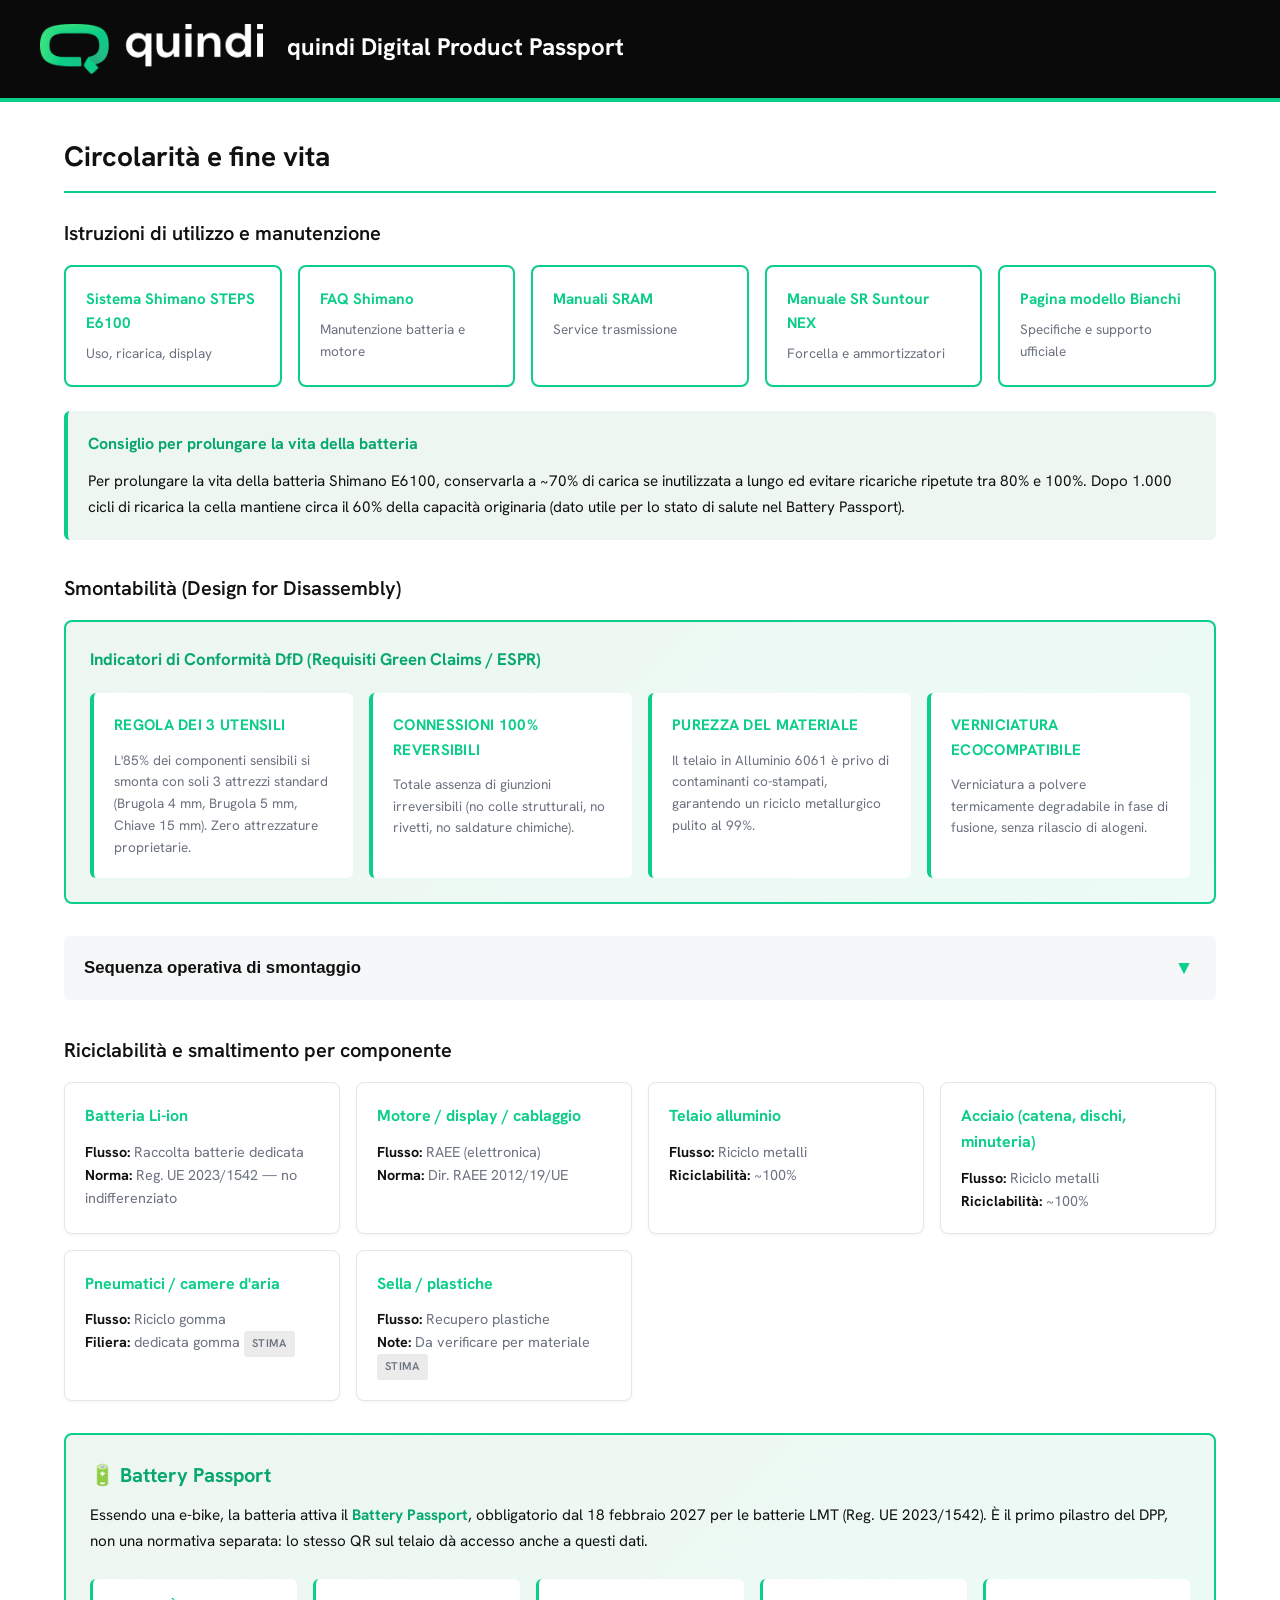
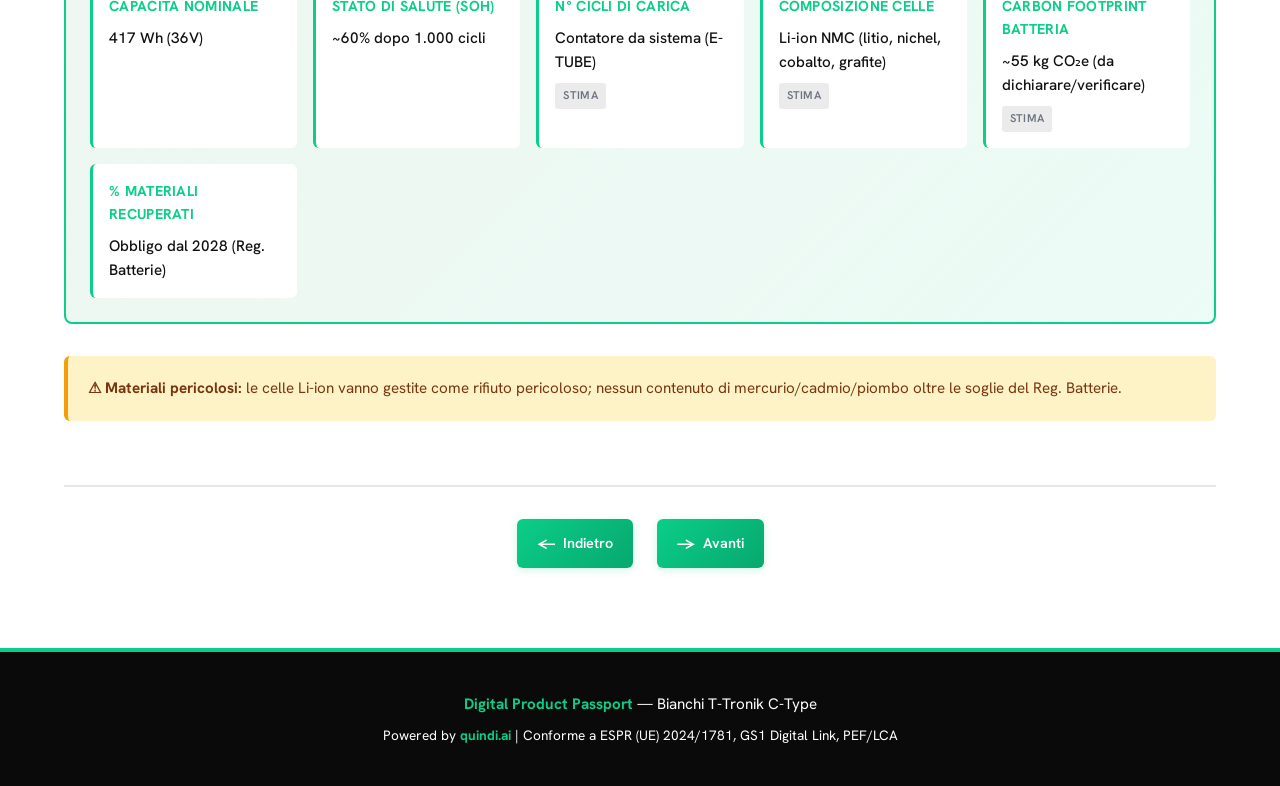
==== commit 9166fc30: "Refactor: Simplify header to 'quindi Digital Product Passport' with clickable logo and add Bianchi t" ====
--- a/circolarita.html
+++ b/circolarita.html
@@ -12,10 +12,11 @@
 <!-- HEADER -->
 <header class="header">
   <div class="header-container">
-    <img src="assets/quindi-logo-white.png" alt="quindi" class="logo">
+    <a href="index.html" class="logo-link">
+      <img src="assets/quindi-logo-white.png" alt="quindi" class="logo">
+    </a>
     <div class="header-text">
-      <h1>Bianchi T-Tronik C-Type</h1>
-      <p class="tagline">Digital Product Passport</p>
+      <h1>quindi Digital Product Passport</h1>
     </div>
     <button class="menu-hamburger" id="menu-toggle" aria-label="Toggle menu">
       <span></span>
@@ -25,7 +26,7 @@
   </div>
 
   <nav class="menu-items" id="menu-items">
-    <a href="home.html">Home</a>
+    <a href="index.html">Home</a>
     <a href="identificazione.html">Identificazione e anagrafica</a>
     <a href="sostenibilita.html">Sostenibilità e impatto ambientale</a>
     <a href="circolarita.html">Circolarità e fine vita</a>
--- a/style.css
+++ b/style.css
@@ -59,6 +59,18 @@
   display: flex;
   align-items: center;
   gap: 1.5rem;
+}
+
+.logo-link {
+  display: flex;
+  align-items: center;
+  text-decoration: none;
+  cursor: pointer;
+  transition: opacity 0.2s ease;
+}
+
+.logo-link:hover {
+  opacity: 0.8;
 }
 
 .logo {
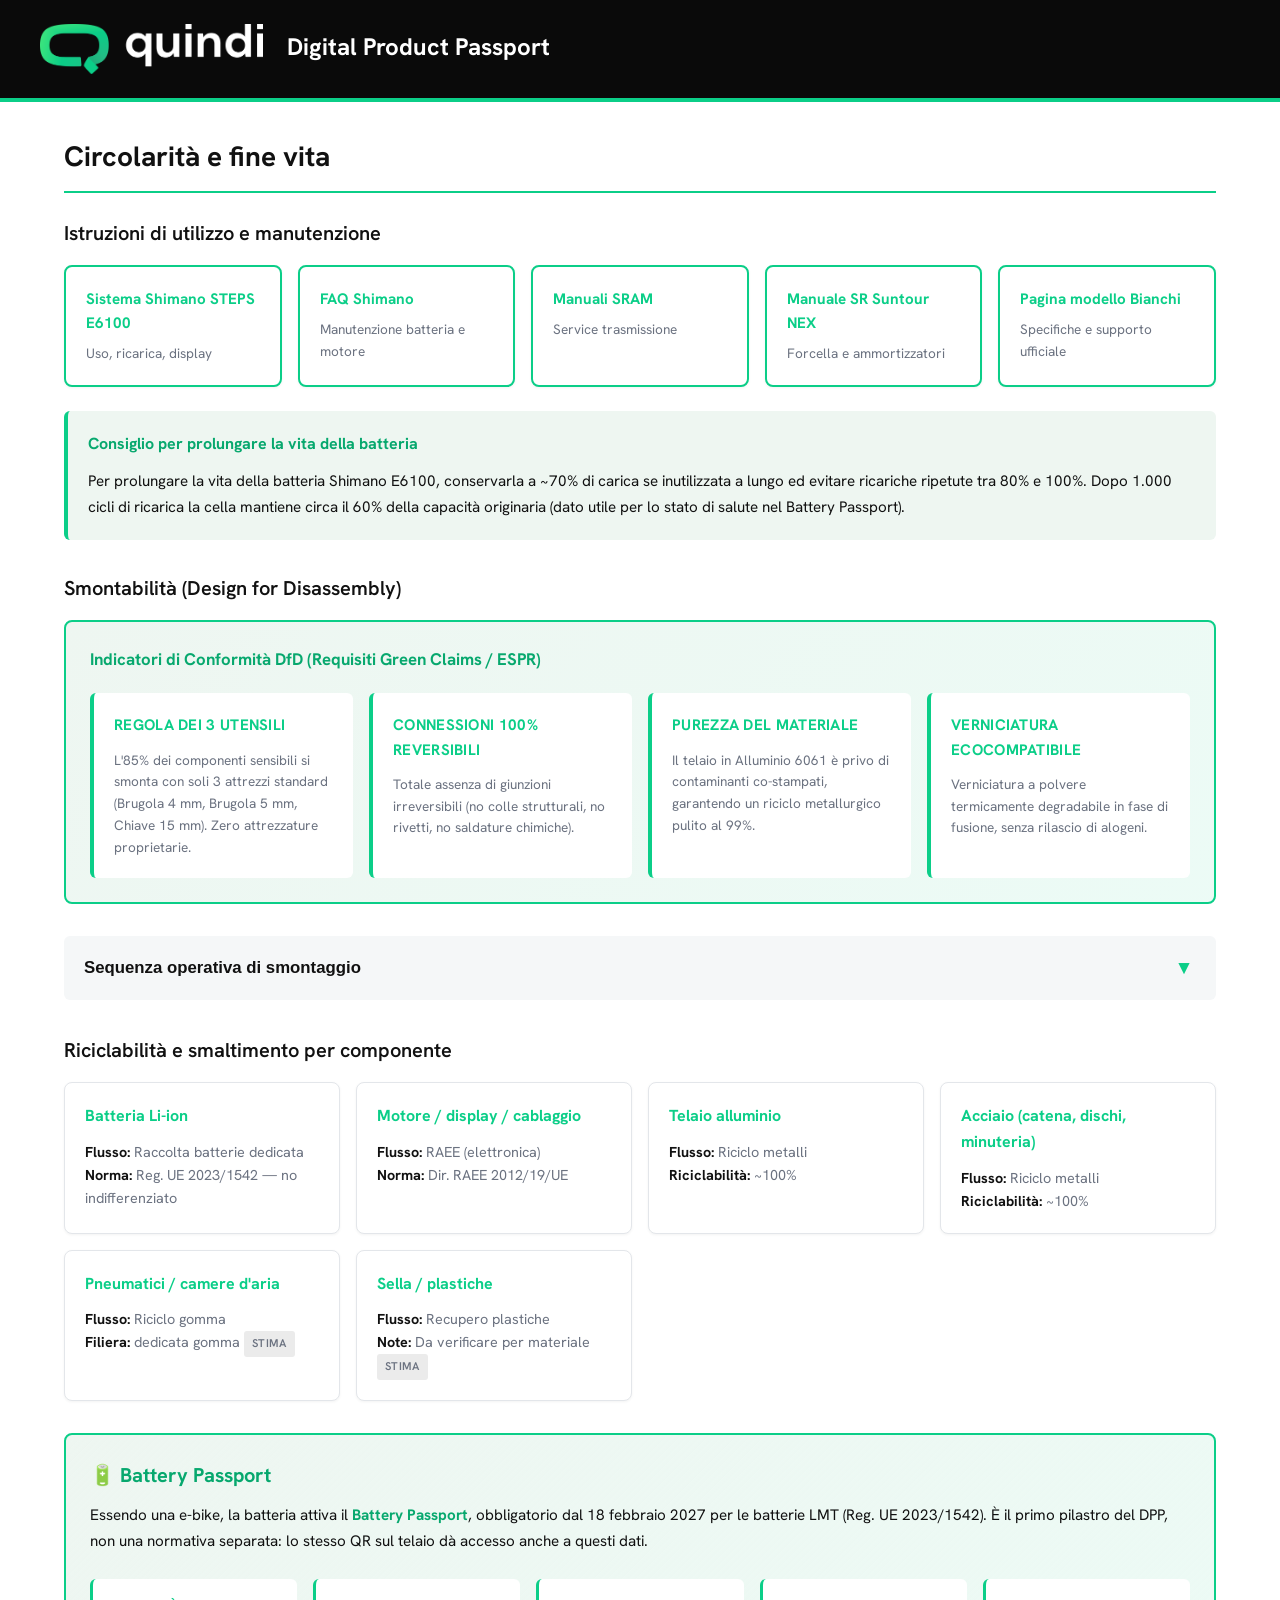
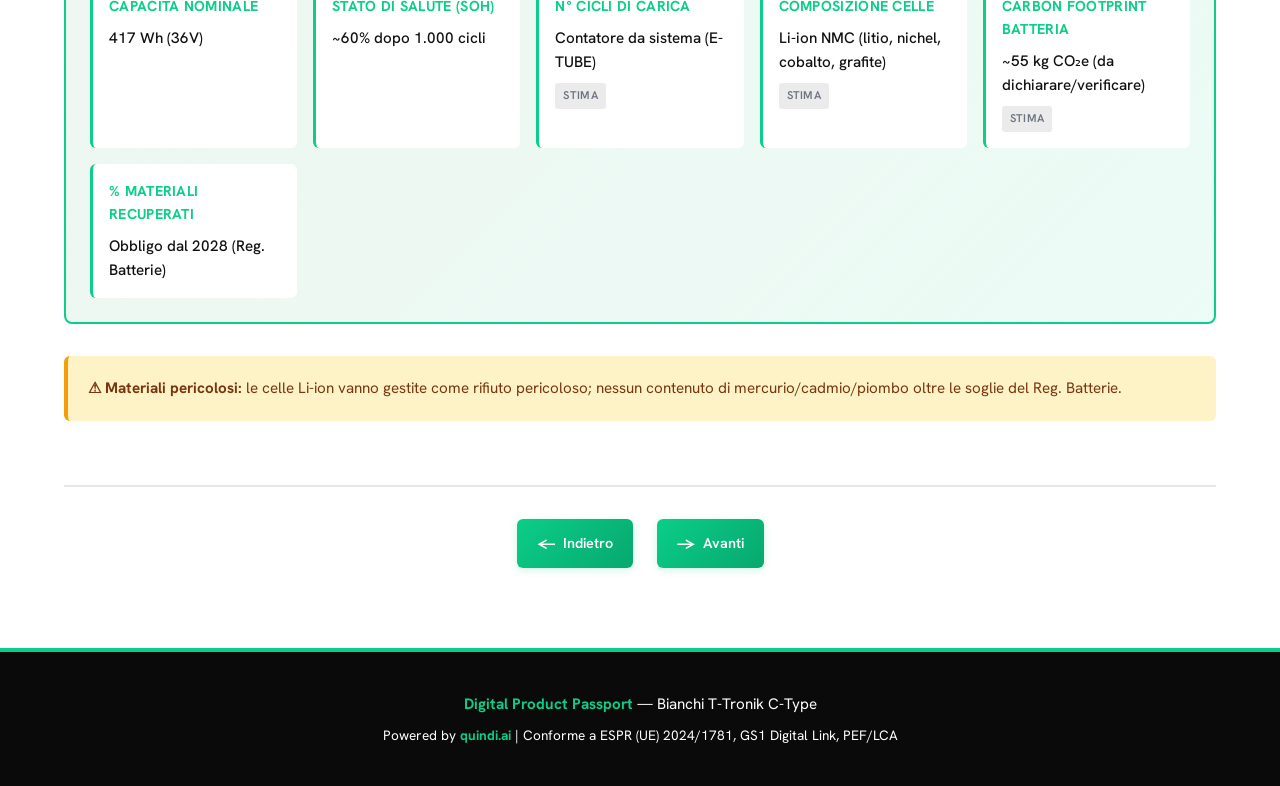
==== commit d3eb05b2: "Fix: Change header title to 'Digital Product Passport' only" ====
--- a/circolarita.html
+++ b/circolarita.html
@@ -16,7 +16,7 @@
       <img src="assets/quindi-logo-white.png" alt="quindi" class="logo">
     </a>
     <div class="header-text">
-      <h1>quindi Digital Product Passport</h1>
+      <h1>Digital Product Passport</h1>
     </div>
     <button class="menu-hamburger" id="menu-toggle" aria-label="Toggle menu">
       <span></span>
